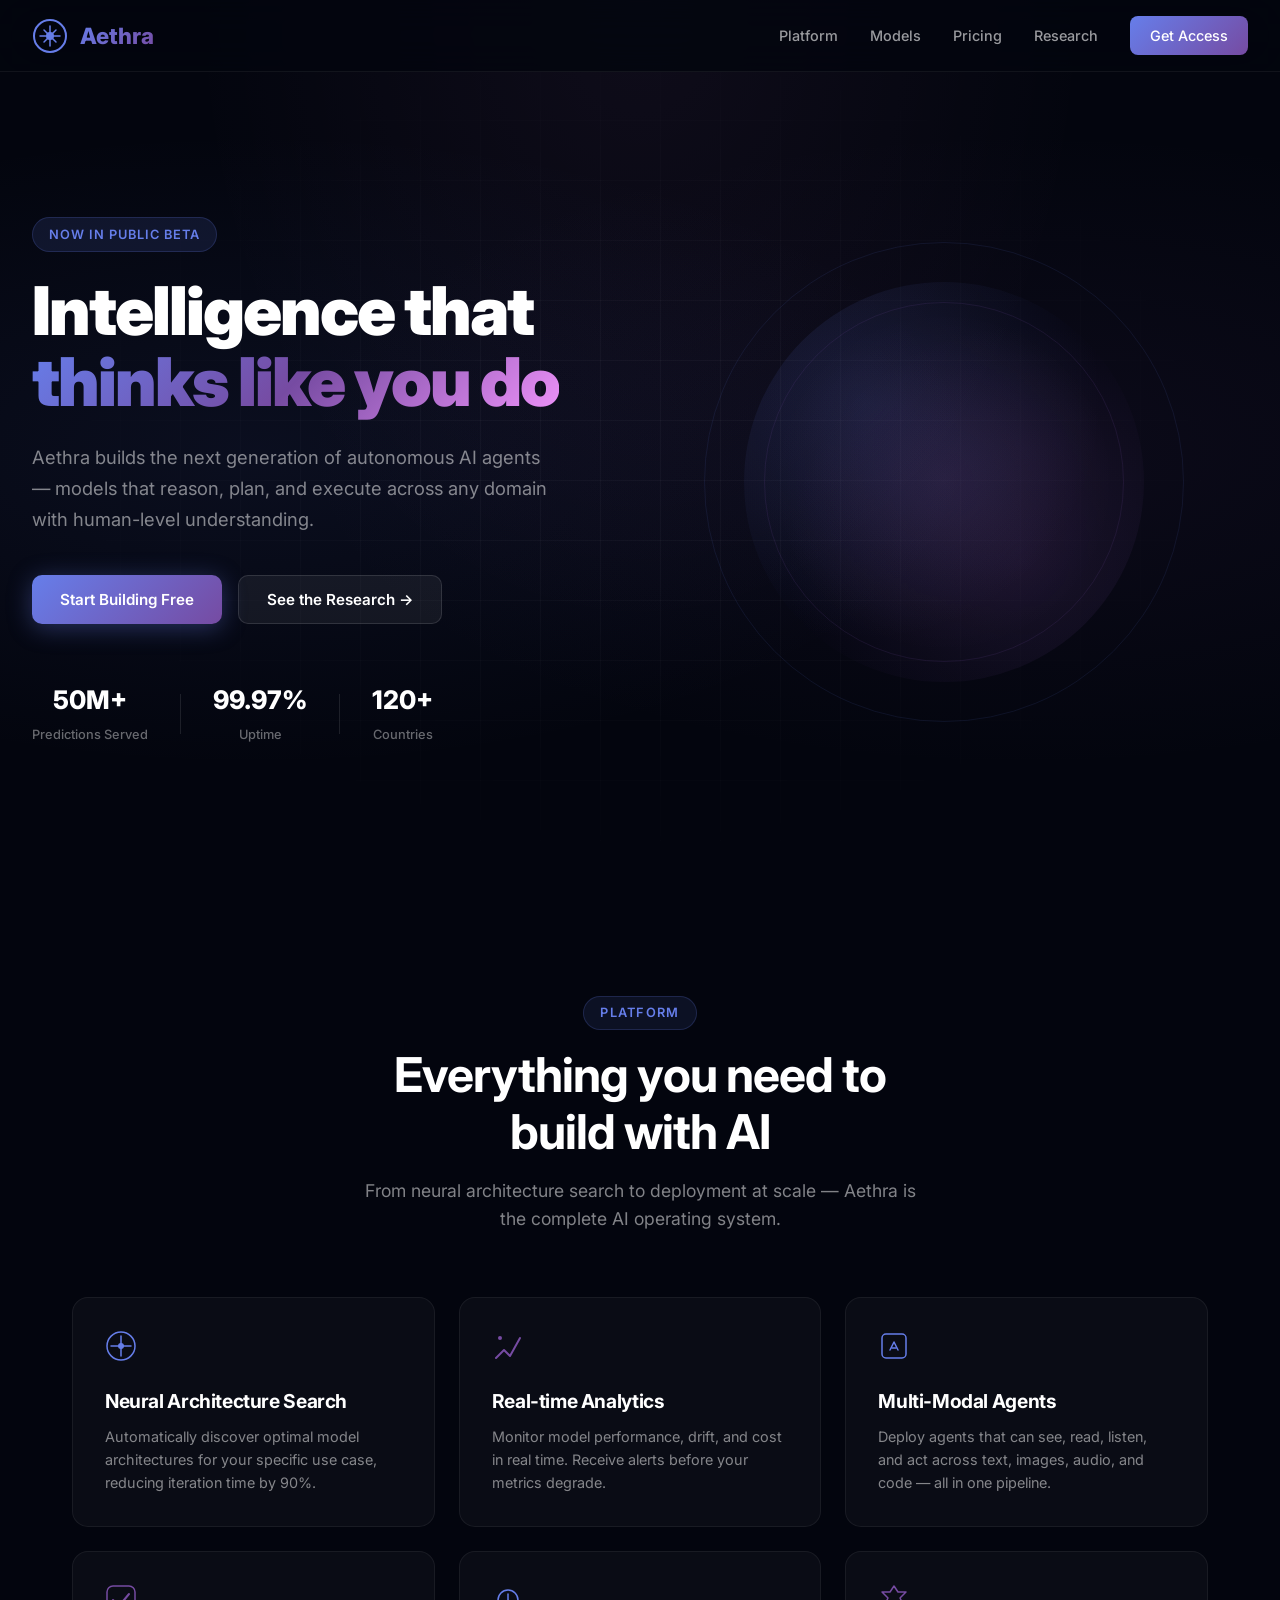
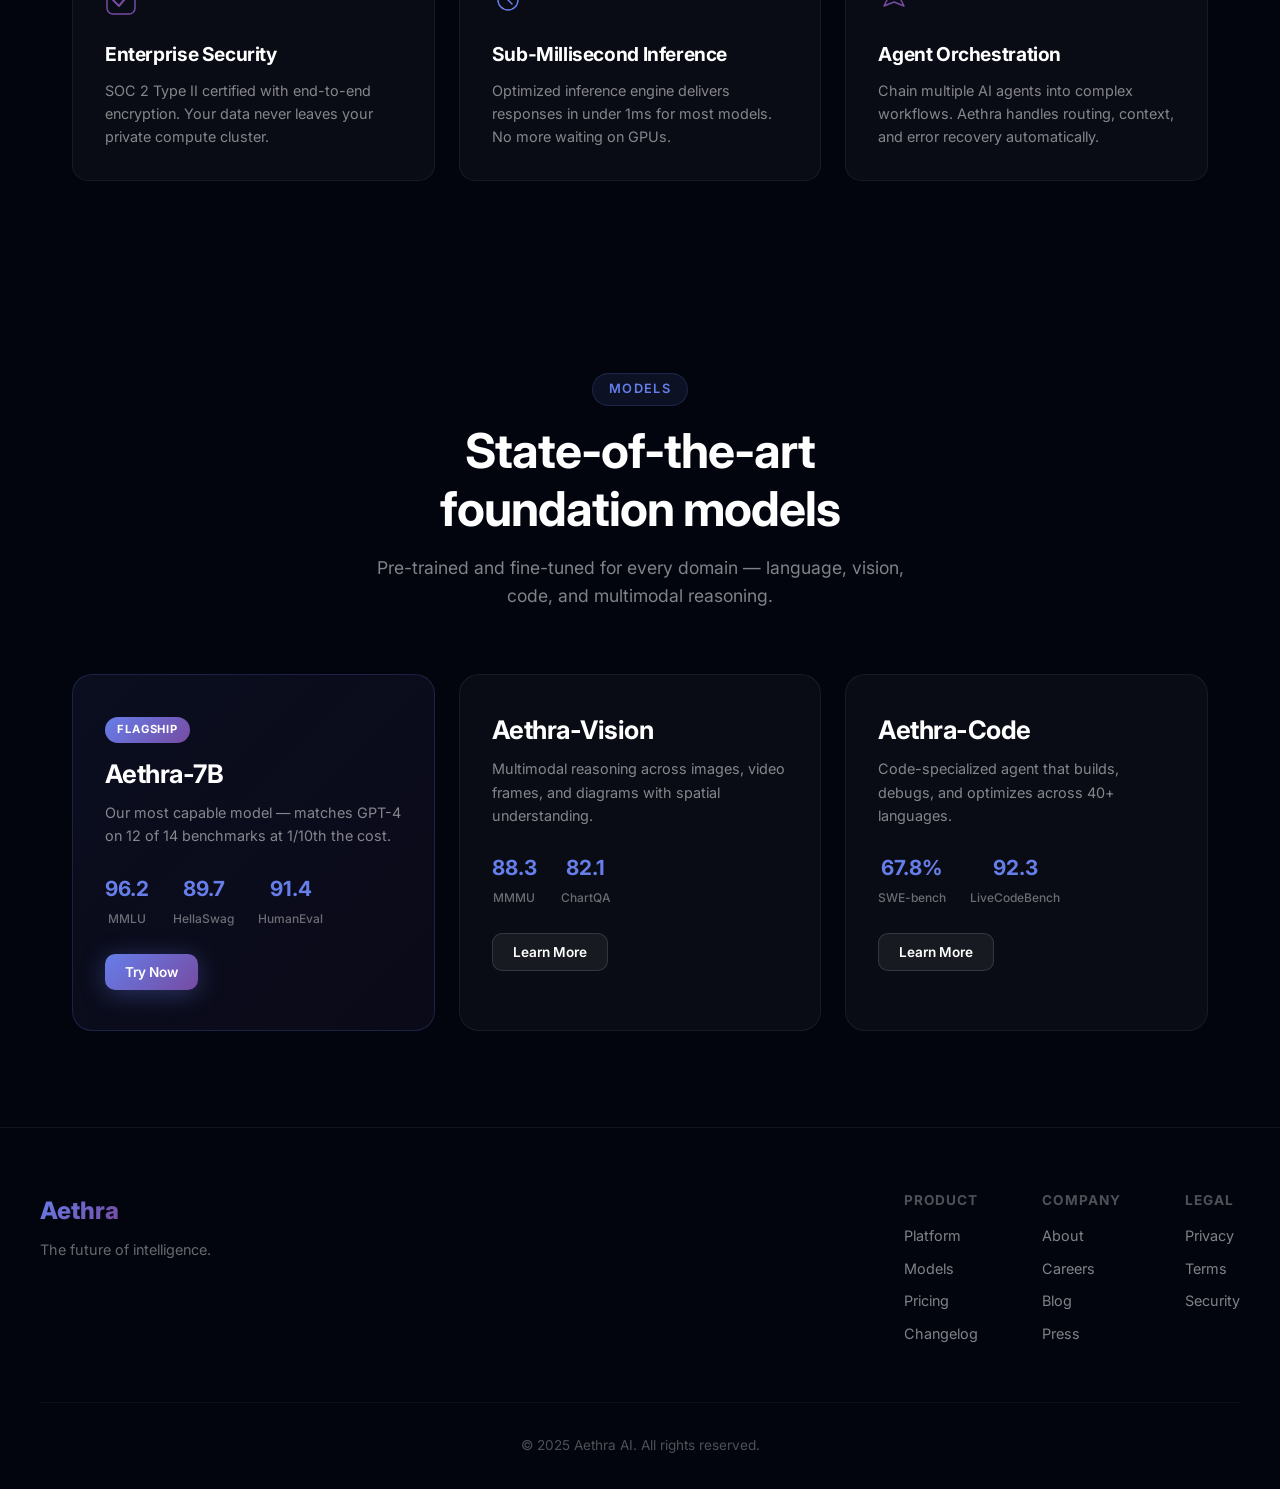
==== ai-site/index.html @ bbac86f0 "Add clean Aethra AI landing page (no inner egg) for the panel split reveal" ====
<!DOCTYPE html>
<html lang="en">
<head>
    <meta charset="UTF-8">
    <meta name="viewport" content="width=device-width, initial-scale=1.0">
    <title>Aethra AI — The Future of Intelligence</title>
    <link rel="preconnect" href="https://fonts.googleapis.com">
    <link href="https://fonts.googleapis.com/css2?family=Inter:wght@300;400;500;600;700;800;900&family=JetBrains+Mono:wght@400;500;700&display=swap" rel="stylesheet">
    <link rel="stylesheet" href="css/style.css">
</head>
<body>

<!-- MAIN SITE WRAPPER -->
<div id="mainSite" class="site-wrapper">

    <!-- NAVBAR -->
    <nav class="navbar">
        <div class="nav-inner">
            <div class="nav-brand">
                <svg class="nav-logo" width="36" height="36" viewBox="0 0 36 36" fill="none">
                    <circle cx="18" cy="18" r="16" stroke="url(#logoGrad)" stroke-width="2"/>
                    <path d="M18 8L18 28M8 18L28 18M12 12L24 24M24 12L12 24" stroke="url(#logoGrad)" stroke-width="1.5" stroke-linecap="round"/>
                    <circle cx="18" cy="18" r="4" fill="url(#logoGrad)"/>
                    <defs>
                        <linearGradient id="logoGrad" x1="0" y1="0" x2="36" y2="36">
                            <stop offset="0%" stop-color="#667eea"/>
                            <stop offset="100%" stop-color="#764ba2"/>
                        </linearGradient>
                    </defs>
                </svg>
                <span class="nav-brand-text">Aethra</span>
            </div>
            <div class="nav-links">
                <a href="#features">Platform</a>
                <a href="#models">Models</a>
                <a href="#pricing">Pricing</a>
                <a href="#research">Research</a>
                <a href="#contact" class="nav-cta">Get Access</a>
            </div>
        </div>
    </nav>

    <!-- HERO -->
    <section class="hero">
        <div class="hero-bg"></div>
        <div class="hero-grid"></div>
        <div class="hero-content">
            <div class="hero-badge">Now in Public Beta</div>
            <h1 class="hero-title">
                Intelligence that<br>
                <span class="gradient-text">thinks like you do</span>
            </h1>
            <p class="hero-subtitle">
                Aethra builds the next generation of autonomous AI agents — models that reason, plan, and execute across any domain with human-level understanding.
            </p>
            <div class="hero-actions">
                <button class="btn btn-primary">Start Building Free</button>
                <button class="btn btn-secondary">See the Research →</button>
            </div>
            <div class="hero-stats">
                <div class="hero-stat">
                    <span class="hero-stat-value">50M+</span>
                    <span class="hero-stat-label">Predictions Served</span>
                </div>
                <div class="hero-stat-divider"></div>
                <div class="hero-stat">
                    <span class="hero-stat-value">99.97%</span>
                    <span class="hero-stat-label">Uptime</span>
                </div>
                <div class="hero-stat-divider"></div>
                <div class="hero-stat">
                    <span class="hero-stat-value">120+</span>
                    <span class="hero-stat-label">Countries</span>
                </div>
            </div>
        </div>
        <div class="hero-visual">
            <div class="neural-sphere"></div>
        </div>
    </section>

    <!-- FEATURES -->
    <section id="features" class="features">
        <div class="section-header">
            <span class="section-label">Platform</span>
            <h2>Everything you need to<br>build with AI</h2>
            <p class="section-desc">From neural architecture search to deployment at scale — Aethra is the complete AI operating system.</p>
        </div>
        <div class="features-grid">
            <div class="feature-card">
                <div class="feature-icon">
                    <svg width="32" height="32" viewBox="0 0 32 32" fill="none">
                        <circle cx="16" cy="16" r="14" stroke="#667eea" stroke-width="1.5"/>
                        <path d="M16 6L16 26M6 16L26 16" stroke="#667eea" stroke-width="1.5" stroke-linecap="round"/>
                        <circle cx="16" cy="16" r="3" fill="#667eea"/>
                    </svg>
                </div>
                <h3>Neural Architecture Search</h3>
                <p>Automatically discover optimal model architectures for your specific use case, reducing iteration time by 90%.</p>
            </div>
            <div class="feature-card">
                <div class="feature-icon">
                    <svg width="32" height="32" viewBox="0 0 32 32" fill="none">
                        <path d="M4 28L12 20L18 26L28 8" stroke="#764ba2" stroke-width="2" stroke-linecap="round" stroke-linejoin="round"/>
                        <circle cx="8" cy="8" r="2" fill="#764ba2"/>
                    </svg>
                </div>
                <h3>Real-time Analytics</h3>
                <p>Monitor model performance, drift, and cost in real time. Receive alerts before your metrics degrade.</p>
            </div>
            <div class="feature-card">
                <div class="feature-icon">
                    <svg width="32" height="32" viewBox="0 0 32 32" fill="none">
                        <rect x="4" y="4" width="24" height="24" rx="4" stroke="#667eea" stroke-width="1.5"/>
                        <path d="M12 20L16 12L20 20" stroke="#667eea" stroke-width="1.5" stroke-linecap="round" stroke-linejoin="round"/>
                        <path d="M14 18L18 18" stroke="#667eea" stroke-width="1.5" stroke-linecap="round"/>
                    </svg>
                </div>
                <h3>Multi-Modal Agents</h3>
                <p>Deploy agents that can see, read, listen, and act across text, images, audio, and code — all in one pipeline.</p>
            </div>
            <div class="feature-card">
                <div class="feature-icon">
                    <svg width="32" height="32" viewBox="0 0 32 32" fill="none">
                        <path d="M8 16L14 22L24 10" stroke="#764ba2" stroke-width="2" stroke-linecap="round" stroke-linejoin="round"/>
                        <rect x="2" y="2" width="28" height="28" rx="6" stroke="#764ba2" stroke-width="1.5"/>
                    </svg>
                </div>
                <h3>Enterprise Security</h3>
                <p>SOC 2 Type II certified with end-to-end encryption. Your data never leaves your private compute cluster.</p>
            </div>
            <div class="feature-card">
                <div class="feature-icon">
                    <svg width="32" height="32" viewBox="0 0 32 32" fill="none">
                        <circle cx="16" cy="16" r="10" stroke="#667eea" stroke-width="1.5"/>
                        <path d="M16 10V16L20 20" stroke="#667eea" stroke-width="1.5" stroke-linecap="round"/>
                    </svg>
                </div>
                <h3>Sub-Millisecond Inference</h3>
                <p>Optimized inference engine delivers responses in under 1ms for most models. No more waiting on GPUs.</p>
            </div>
            <div class="feature-card">
                <div class="feature-icon">
                    <svg width="32" height="32" viewBox="0 0 32 32" fill="none">
                        <path d="M16 2L20 8H28L22 14L26 22L16 18L6 22L10 14L4 8H12L16 2Z" stroke="#764ba2" stroke-width="1.5" stroke-linejoin="round"/>
                    </svg>
                </div>
                <h3>Agent Orchestration</h3>
                <p>Chain multiple AI agents into complex workflows. Aethra handles routing, context, and error recovery automatically.</p>
            </div>
        </div>
    </section>

    <!-- MODELS SHOWCASE -->
    <section id="models" class="models-section">
        <div class="section-header">
            <span class="section-label">Models</span>
            <h2>State-of-the-art<br>foundation models</h2>
            <p class="section-desc">Pre-trained and fine-tuned for every domain — language, vision, code, and multimodal reasoning.</p>
        </div>
        <div class="model-showcase">
            <div class="model-card featured">
                <div class="model-card-badge">FLAGSHIP</div>
                <h3>Aethra-7B</h3>
                <p class="model-desc">Our most capable model — matches GPT-4 on 12 of 14 benchmarks at 1/10th the cost.</p>
                <div class="model-metrics">
                    <div class="model-metric">
                        <span class="metric-val">96.2</span>
                        <span class="metric-lbl">MMLU</span>
                    </div>
                    <div class="model-metric">
                        <span class="metric-val">89.7</span>
                        <span class="metric-lbl">HellaSwag</span>
                    </div>
                    <div class="model-metric">
                        <span class="metric-val">91.4</span>
                        <span class="metric-lbl">HumanEval</span>
                    </div>
                </div>
                <button class="btn btn-primary btn-sm">Try Now</button>
            </div>
            <div class="model-card">
                <h3>Aethra-Vision</h3>
                <p class="model-desc">Multimodal reasoning across images, video frames, and diagrams with spatial understanding.</p>
                <div class="model-metrics">
                    <div class="model-metric">
                        <span class="metric-val">88.3</span>
                        <span class="metric-lbl">MMMU</span>
                    </div>
                    <div class="model-metric">
                        <span class="metric-val">82.1</span>
                        <span class="metric-lbl">ChartQA</span>
                    </div>
                </div>
                <button class="btn btn-secondary btn-sm">Learn More</button>
            </div>
            <div class="model-card">
                <h3>Aethra-Code</h3>
                <p class="model-desc">Code-specialized agent that builds, debugs, and optimizes across 40+ languages.</p>
                <div class="model-metrics">
                    <div class="model-metric">
                        <span class="metric-val">67.8%</span>
                        <span class="metric-lbl">SWE-bench</span>
                    </div>
                    <div class="model-metric">
                        <span class="metric-val">92.3</span>
                        <span class="metric-lbl">LiveCodeBench</span>
                    </div>
                </div>
                <button class="btn btn-secondary btn-sm">Learn More</button>
            </div>
        </div>
    </section>

    <!-- FOOTER -->
    <footer class="footer">
        <div class="footer-inner">
            <div class="footer-brand">
                <span class="footer-brand-text">Aethra</span>
                <p class="footer-tagline">The future of intelligence.</p>
            </div>
            <div class="footer-links">
                <div class="footer-col">
                    <h4>Product</h4>
                    <a href="#">Platform</a>
                    <a href="#">Models</a>
                    <a href="#">Pricing</a>
                    <a href="#">Changelog</a>
                </div>
                <div class="footer-col">
                    <h4>Company</h4>
                    <a href="#">About</a>
                    <a href="#">Careers</a>
                    <a href="#">Blog</a>
                    <a href="#">Press</a>
                </div>
                <div class="footer-col">
                    <h4>Legal</h4>
                    <a href="#">Privacy</a>
                    <a href="#">Terms</a>
                    <a href="#">Security</a>
                </div>
            </div>
        </div>
        <div class="footer-bottom">
            <p>&copy; 2025 Aethra AI. All rights reserved.</p>
        </div>
    </footer>

</div>

<script src="js/main.js"></script>
</body>
</html>
---- ai-site/css/style.css ----
/* ============================================
   Aethra AI — Main Stylesheet
   ============================================ */

/* --- Reset & Base --- */
*, *::before, *::after {
    margin: 0;
    padding: 0;
    box-sizing: border-box;
}

html {
    scroll-behavior: smooth;
}

body {
    font-family: 'Inter', -apple-system, BlinkMacSystemFont, 'Segoe UI', sans-serif;
    background: #03050e;
    color: #ffffff;
    line-height: 1.6;
    overflow-x: hidden;
    -webkit-font-smoothing: antialiased;
}

/* --- Layout --- */
.site-wrapper {
    position: relative;
    z-index: 1;
    transition: transform 0.9s cubic-bezier(0.65, 0, 0.35, 1), opacity 0.9s cubic-bezier(0.65, 0, 0.35, 1);
    transform-origin: center center;
}

/* --- Typography --- */
h1, h2, h3, h4 {
    line-height: 1.2;
    font-weight: 700;
    letter-spacing: -0.02em;
}

.gradient-text {
    background: linear-gradient(135deg, #667eea 0%, #764ba2 50%, #f093fb 100%);
    -webkit-background-clip: text;
    -webkit-text-fill-color: transparent;
    background-clip: text;
}

.section-header {
    text-align: center;
    margin-bottom: 4rem;
}

.section-label {
    display: inline-block;
    padding: 0.35rem 1rem;
    border-radius: 100px;
    background: rgba(102, 126, 234, 0.1);
    border: 1px solid rgba(102, 126, 234, 0.2);
    color: #667eea;
    font-size: 0.8rem;
    font-weight: 600;
    text-transform: uppercase;
    letter-spacing: 0.1em;
    margin-bottom: 1rem;
}

.section-header h2 {
    font-size: 3rem;
    margin-bottom: 1rem;
}

.section-desc {
    max-width: 560px;
    margin: 0 auto;
    color: rgba(255, 255, 255, 0.5);
    font-size: 1.1rem;
}

/* --- Buttons --- */
.btn {
    display: inline-flex;
    align-items: center;
    gap: 0.5rem;
    padding: 0.875rem 1.75rem;
    border-radius: 10px;
    font-size: 0.95rem;
    font-weight: 600;
    cursor: pointer;
    transition: all 0.3s ease;
    border: none;
    font-family: inherit;
}

.btn-primary {
    background: linear-gradient(135deg, #667eea 0%, #764ba2 100%);
    color: white;
    box-shadow: 0 4px 24px rgba(102, 126, 234, 0.35);
}

.btn-primary:hover {
    transform: translateY(-2px);
    box-shadow: 0 8px 32px rgba(102, 126, 234, 0.45);
}

.btn-secondary {
    background: rgba(255, 255, 255, 0.06);
    color: white;
    border: 1px solid rgba(255, 255, 255, 0.12);
}

.btn-secondary:hover {
    background: rgba(255, 255, 255, 0.1);
    border-color: rgba(255, 255, 255, 0.25);
}

.btn-sm {
    padding: 0.6rem 1.25rem;
    font-size: 0.85rem;
}

/* --- Navbar --- */
.navbar {
    position: fixed;
    top: 0;
    left: 0;
    right: 0;
    z-index: 100;
    padding: 1rem 2rem;
    background: rgba(3, 5, 14, 0.8);
    backdrop-filter: blur(24px);
    -webkit-backdrop-filter: blur(24px);
    border-bottom: 1px solid rgba(255, 255, 255, 0.06);
}

.nav-inner {
    max-width: 1300px;
    margin: 0 auto;
    display: flex;
    justify-content: space-between;
    align-items: center;
}

.nav-brand {
    display: flex;
    align-items: center;
    gap: 0.75rem;
}

.nav-brand-text {
    font-size: 1.4rem;
    font-weight: 800;
    background: linear-gradient(135deg, #667eea 0%, #764ba2 100%);
    -webkit-background-clip: text;
    -webkit-text-fill-color: transparent;
}

.nav-links {
    display: flex;
    align-items: center;
    gap: 2rem;
}

.nav-links a {
    color: rgba(255, 255, 255, 0.6);
    text-decoration: none;
    font-size: 0.9rem;
    font-weight: 500;
    transition: color 0.3s;
}

.nav-links a:hover {
    color: #ffffff;
}

.nav-cta {
    background: linear-gradient(135deg, #667eea 0%, #764ba2 100%) !important;
    color: white !important;
    padding: 0.5rem 1.25rem;
    border-radius: 8px;
    font-weight: 600;
}

/* --- Hero --- */
.hero {
    min-height: 100vh;
    display: flex;
    align-items: center;
    padding: 8rem 2rem 4rem;
    position: relative;
    overflow: hidden;
}

.hero-bg {
    position: absolute;
    inset: 0;
    background:
        radial-gradient(ellipse at 20% 50%, rgba(102, 126, 234, 0.08) 0%, transparent 50%),
        radial-gradient(ellipse at 80% 50%, rgba(118, 75, 162, 0.08) 0%, transparent 50%),
        radial-gradient(ellipse at 50% 0%, rgba(240, 147, 251, 0.05) 0%, transparent 50%);
    pointer-events: none;
}

.hero-grid {
    position: absolute;
    inset: 0;
    background-image:
        linear-gradient(rgba(255,255,255,0.03) 1px, transparent 1px),
        linear-gradient(90deg, rgba(255,255,255,0.03) 1px, transparent 1px);
    background-size: 60px 60px;
    mask-image: radial-gradient(ellipse at 50% 50%, black 20%, transparent 70%);
    -webkit-mask-image: radial-gradient(ellipse at 50% 50%, black 20%, transparent 70%);
    pointer-events: none;
}

.hero-content {
    flex: 1;
    max-width: 660px;
    position: relative;
    z-index: 2;
}

.hero-badge {
    display: inline-block;
    padding: 0.4rem 1rem;
    border-radius: 100px;
    background: rgba(102, 126, 234, 0.12);
    border: 1px solid rgba(102, 126, 234, 0.2);
    color: #667eea;
    font-size: 0.8rem;
    font-weight: 600;
    text-transform: uppercase;
    letter-spacing: 0.08em;
    margin-bottom: 1.5rem;
}

.hero-title {
    font-size: 4.2rem;
    font-weight: 900;
    letter-spacing: -0.03em;
    line-height: 1.05;
    margin-bottom: 1.5rem;
}

.hero-subtitle {
    font-size: 1.15rem;
    color: rgba(255, 255, 255, 0.5);
    max-width: 520px;
    margin-bottom: 2.5rem;
    line-height: 1.7;
}

.hero-actions {
    display: flex;
    gap: 1rem;
    margin-bottom: 3.5rem;
}

.hero-stats {
    display: flex;
    align-items: center;
    gap: 2rem;
}

.hero-stat {
    text-align: center;
}

.hero-stat-value {
    display: block;
    font-size: 1.6rem;
    font-weight: 800;
    color: #ffffff;
}

.hero-stat-label {
    color: rgba(255, 255, 255, 0.4);
    font-size: 0.8rem;
    font-weight: 500;
}

.hero-stat-divider {
    width: 1px;
    height: 40px;
    background: rgba(255, 255, 255, 0.1);
}

.hero-visual {
    flex: 1;
    display: flex;
    align-items: center;
    justify-content: center;
    position: relative;
    z-index: 2;
}

.neural-sphere {
    width: 400px;
    height: 400px;
    border-radius: 50%;
    background:
        radial-gradient(circle at 30% 30%, rgba(102, 126, 234, 0.15), transparent 60%),
        radial-gradient(circle at 70% 70%, rgba(118, 75, 162, 0.15), transparent 60%),
        radial-gradient(circle at 50% 50%, rgba(240, 147, 251, 0.08), transparent 60%);
    position: relative;
    animation: spherePulse 4s ease-in-out infinite;
}

.neural-sphere::before {
    content: '';
    position: absolute;
    inset: -40px;
    border-radius: 50%;
    border: 1px solid rgba(102, 126, 234, 0.1);
    animation: sphereRotate 8s linear infinite;
}

.neural-sphere::after {
    content: '';
    position: absolute;
    inset: 20px;
    border-radius: 50%;
    border: 1px solid rgba(118, 75, 162, 0.15);
    animation: sphereRotate 6s linear infinite reverse;
}

@keyframes spherePulse {
    0%, 100% { transform: scale(1); opacity: 1; }
    50% { transform: scale(1.05); opacity: 0.9; }
}

@keyframes sphereRotate {
    from { transform: rotate(0deg); }
    to { transform: rotate(360deg); }
}

/* --- Features --- */
.features {
    padding: 6rem 2rem;
    max-width: 1200px;
    margin: 0 auto;
}

.features-grid {
    display: grid;
    grid-template-columns: repeat(3, 1fr);
    gap: 1.5rem;
}

.feature-card {
    background: rgba(255, 255, 255, 0.03);
    border: 1px solid rgba(255, 255, 255, 0.06);
    border-radius: 16px;
    padding: 2rem;
    transition: all 0.4s ease;
    cursor: default;
}

.feature-card:hover {
    background: rgba(255, 255, 255, 0.06);
    border-color: rgba(102, 126, 234, 0.2);
    transform: translateY(-4px);
    box-shadow: 0 16px 48px rgba(0, 0, 0, 0.3);
}

.feature-icon {
    margin-bottom: 1.25rem;
}

.feature-card h3 {
    font-size: 1.2rem;
    margin-bottom: 0.75rem;
    color: #ffffff;
}

.feature-card p {
    color: rgba(255, 255, 255, 0.5);
    font-size: 0.9rem;
    line-height: 1.6;
}

/* --- Models Section --- */
.models-section {
    padding: 6rem 2rem;
    max-width: 1200px;
    margin: 0 auto;
}

.model-showcase {
    display: grid;
    grid-template-columns: repeat(3, 1fr);
    gap: 1.5rem;
}

.model-card {
    background: rgba(255, 255, 255, 0.03);
    border: 1px solid rgba(255, 255, 255, 0.06);
    border-radius: 20px;
    padding: 2.5rem 2rem;
    transition: all 0.4s ease;
    position: relative;
}

.model-card.featured {
    background: linear-gradient(135deg, rgba(102, 126, 234, 0.08), rgba(118, 75, 162, 0.08));
    border-color: rgba(102, 126, 234, 0.2);
}

.model-card:hover {
    transform: translateY(-4px);
    box-shadow: 0 16px 48px rgba(0, 0, 0, 0.3);
}

.model-card-badge {
    display: inline-block;
    padding: 0.25rem 0.75rem;
    border-radius: 100px;
    background: linear-gradient(135deg, #667eea, #764ba2);
    color: white;
    font-size: 0.7rem;
    font-weight: 700;
    text-transform: uppercase;
    letter-spacing: 0.08em;
    margin-bottom: 1rem;
}

.model-card h3 {
    font-size: 1.6rem;
    margin-bottom: 0.75rem;
}

.model-desc {
    color: rgba(255, 255, 255, 0.5);
    font-size: 0.9rem;
    margin-bottom: 1.5rem;
    line-height: 1.6;
}

.model-metrics {
    display: flex;
    gap: 1.5rem;
    margin-bottom: 1.5rem;
}

.model-metric {
    text-align: center;
}

.metric-val {
    display: block;
    font-size: 1.3rem;
    font-weight: 700;
    color: #667eea;
}

.metric-lbl {
    color: rgba(255, 255, 255, 0.4);
    font-size: 0.75rem;
    font-weight: 500;
}

/* --- Footer --- */
.footer {
    border-top: 1px solid rgba(255, 255, 255, 0.06);
    padding: 4rem 2rem 2rem;
}

.footer-inner {
    max-width: 1200px;
    margin: 0 auto;
    display: flex;
    justify-content: space-between;
    gap: 4rem;
    margin-bottom: 3rem;
}

.footer-brand-text {
    font-size: 1.5rem;
    font-weight: 800;
    background: linear-gradient(135deg, #667eea, #764ba2);
    -webkit-background-clip: text;
    -webkit-text-fill-color: transparent;
}

.footer-tagline {
    color: rgba(255, 255, 255, 0.4);
    font-size: 0.9rem;
    margin-top: 0.5rem;
}

.footer-links {
    display: flex;
    gap: 4rem;
}

.footer-col h4 {
    font-size: 0.85rem;
    text-transform: uppercase;
    letter-spacing: 0.08em;
    color: rgba(255, 255, 255, 0.3);
    margin-bottom: 1rem;
}

.footer-col a {
    display: block;
    color: rgba(255, 255, 255, 0.5);
    text-decoration: none;
    font-size: 0.9rem;
    margin-bottom: 0.6rem;
    transition: color 0.3s;
}

.footer-col a:hover {
    color: #ffffff;
}

.footer-bottom {
    max-width: 1200px;
    margin: 0 auto;
    padding-top: 2rem;
    border-top: 1px solid rgba(255, 255, 255, 0.04);
    text-align: center;
    color: rgba(255, 255, 255, 0.3);
    font-size: 0.85rem;
}

/* --- Responsive --- */
@media (max-width: 900px) {
    .hero-title { font-size: 2.8rem; }
    .hero { flex-direction: column; text-align: center; }
    .hero-content { max-width: 100%; }
    .hero-subtitle { max-width: 100%; }
    .hero-actions { justify-content: center; }
    .hero-stats { justify-content: center; }
    .hero-visual { display: none; }
    .features-grid { grid-template-columns: 1fr; }
    .model-showcase { grid-template-columns: 1fr; }
    .footer-inner { flex-direction: column; gap: 2rem; }
    .footer-links { flex-wrap: wrap; gap: 2rem; }
    .section-header h2 { font-size: 2rem; }
}

@media (max-width: 1200px) and (min-width: 901px) {
    .features-grid { grid-template-columns: repeat(2, 1fr); }
    .model-showcase { grid-template-columns: repeat(2, 1fr); }
}
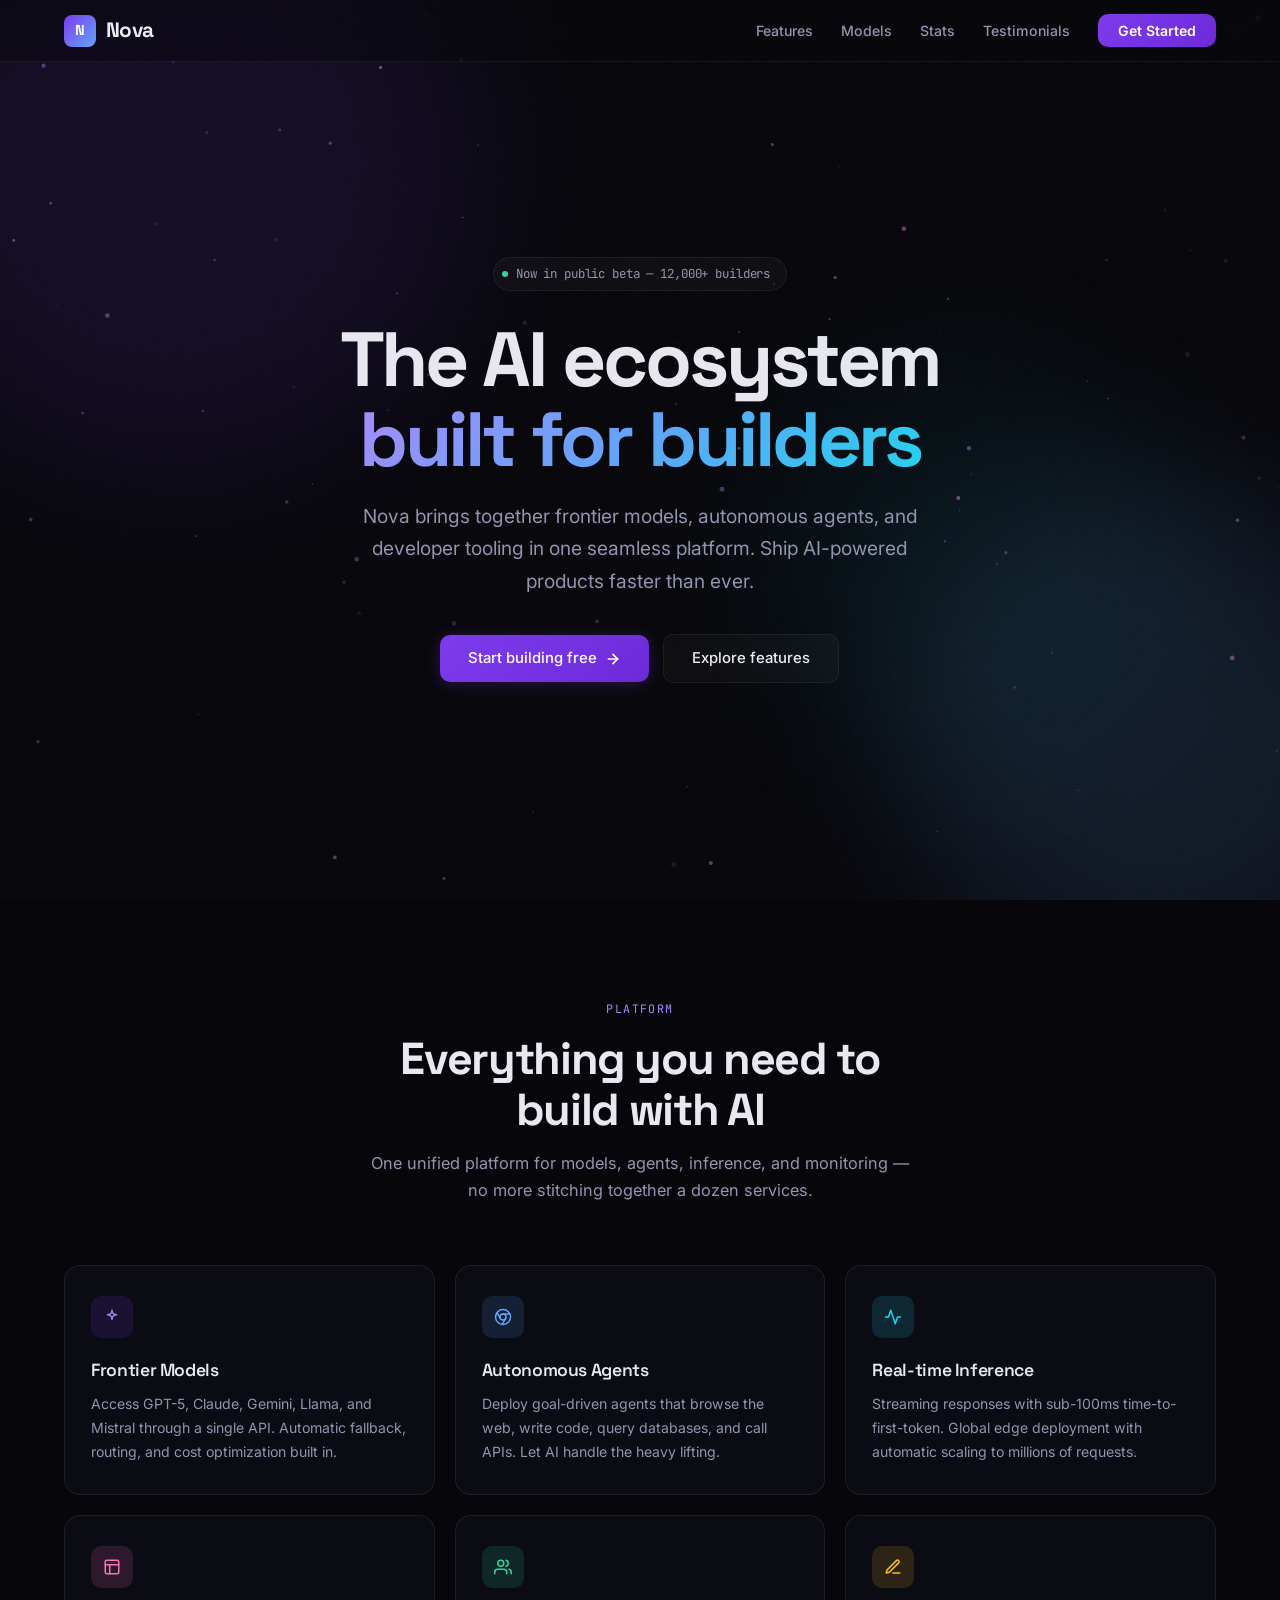
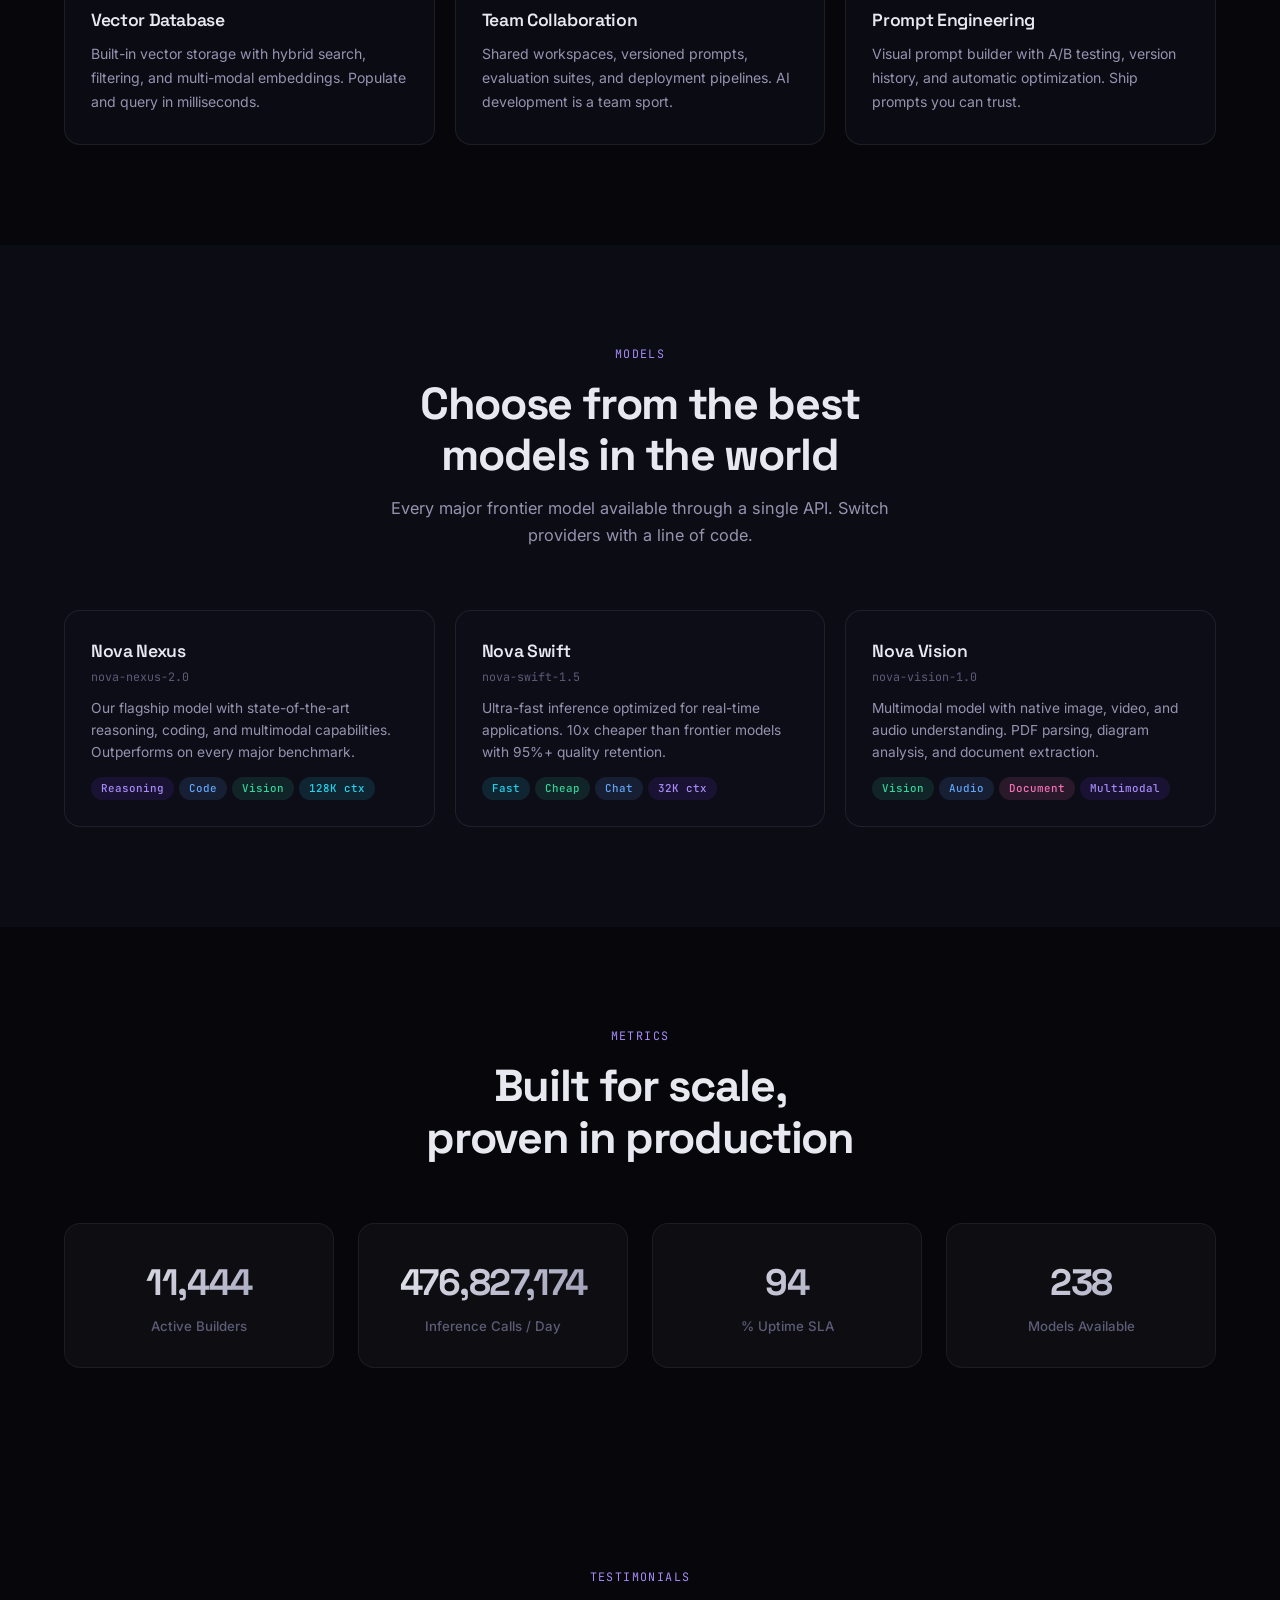
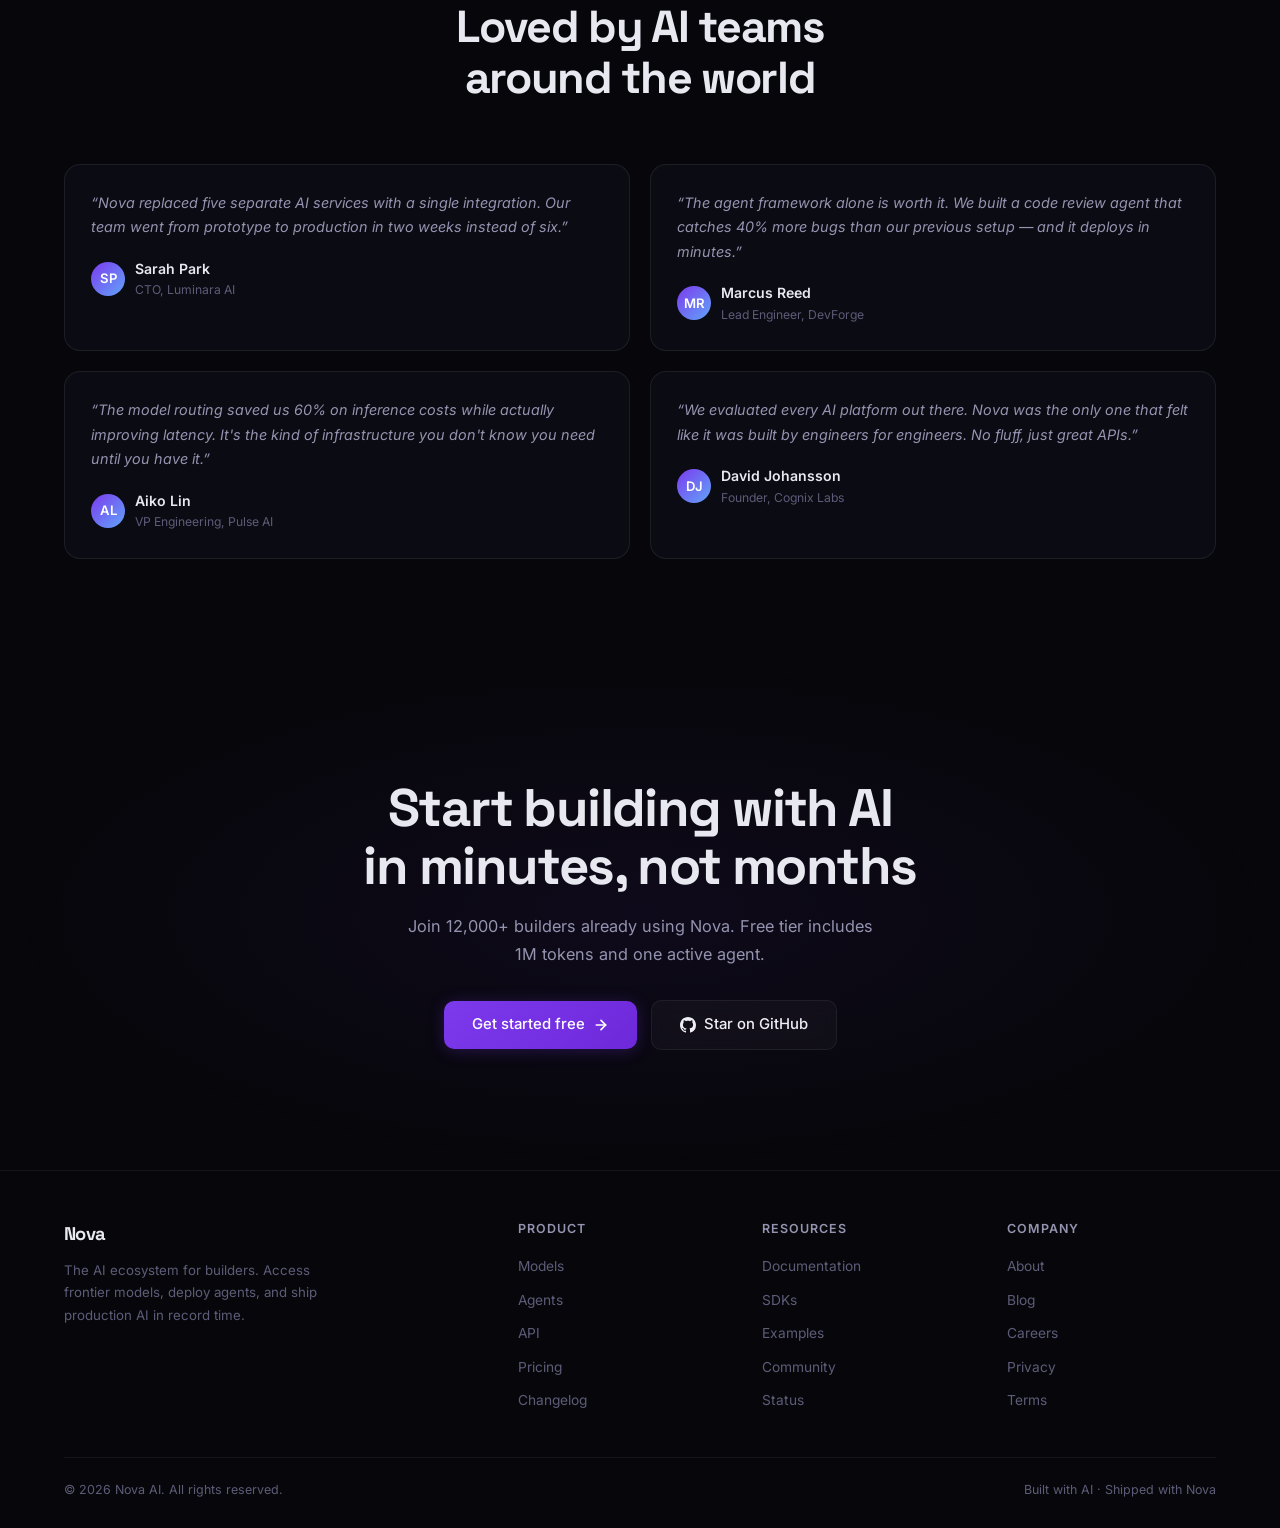
==== commit 01574a0c: "Nova AI site: full self-contained landing page with particle canvas, glassmorphism, animated counter" ====
--- a/ai-site/index.html
+++ b/ai-site/index.html
@@ -1,254 +1,597 @@
 <!DOCTYPE html>
 <html lang="en">
 <head>
-    <meta charset="UTF-8">
-    <meta name="viewport" content="width=device-width, initial-scale=1.0">
-    <title>Aethra AI — The Future of Intelligence</title>
-    <link rel="preconnect" href="https://fonts.googleapis.com">
-    <link href="https://fonts.googleapis.com/css2?family=Inter:wght@300;400;500;600;700;800;900&family=JetBrains+Mono:wght@400;500;700&display=swap" rel="stylesheet">
-    <link rel="stylesheet" href="css/style.css">
+<meta charset="UTF-8">
+<meta name="viewport" content="width=device-width, initial-scale=1.0">
+<title>Nova AI — The Intelligence Platform</title>
+<link href="https://fonts.googleapis.com/css2?family=Inter:wght@300;400;500;600;700&family=JetBrains+Mono:wght@400;500&family=Space+Grotesk:wght@400;500;600;700&display=swap" rel="stylesheet">
+<style>
+/* === RESET & BASE === */
+*,*::before,*::after{margin:0;padding:0;box-sizing:border-box}
+html{scroll-behavior:smooth}
+body{
+  font-family:'Inter',system-ui,-apple-system,sans-serif;
+  background:#07070b;color:#e8e8f0;
+  line-height:1.6;overflow-x:hidden;
+  -webkit-font-smoothing:antialiased
+}
+
+/* === CSS VARS === */
+:root{
+  --bg-deep:#07070b;
+  --bg-surface:#0c0c14;
+  --bg-card:rgba(15,15,28,0.55);
+  --bg-glass:rgba(255,255,255,0.03);
+  --bg-glass-hover:rgba(255,255,255,0.06);
+  --border-subtle:rgba(255,255,255,0.06);
+  --border-card:rgba(255,255,255,0.08);
+  --border-accent:rgba(139,92,246,0.3);
+  --text-primary:#eeeef5;
+  --text-secondary:#9494b0;
+  --text-tertiary:#5c5c78;
+  --accent-violet:#7c3aed;
+  --accent-purple:#a78bfa;
+  --accent-blue:#60a5fa;
+  --accent-cyan:#22d3ee;
+  --accent-pink:#f472b6;
+  --accent-emerald:#34d399;
+  --glow-violet:rgba(124,58,237,0.25);
+  --glow-purple:rgba(167,139,250,0.15);
+  --glow-blue:rgba(96,165,250,0.12);
+  --radius-sm:6px;
+  --radius-md:10px;
+  --radius-lg:16px;
+  --radius-xl:24px;
+  --ease-out:cubic-bezier(.22,1,.36,1);
+  --ease-in-out:cubic-bezier(.65,0,.35,1);
+}
+
+/* === NOISE OVERLAY === */
+body::after{
+  content:'';position:fixed;inset:0;pointer-events:none;z-index:9999;
+  opacity:0.03;
+  background-image:url("data:image/svg+xml,%3Csvg viewBox='0 0 256 256' xmlns='http://www.w3.org/2000/svg'%3E%3Cfilter id='n'%3E%3CfeTurbulence type='fractalNoise' baseFrequency='0.9' numOctaves='4' stitchTiles='stitch'/%3E%3C/filter%3E%3Crect width='100%25' height='100%25' filter='url(%23n)'/%3E%3C/svg%3E");
+  background-repeat:repeat;background-size:256px 256px;
+}
+
+/* === AMBIENT ORBS === */
+#orbs{position:fixed;inset:0;z-index:-1;overflow:hidden;pointer-events:none}
+.orb{
+  position:absolute;border-radius:50%;filter:blur(80px);opacity:0.12;
+  animation:orb-drift linear infinite;
+}
+.orb:nth-child(1){width:600px;height:600px;background:var(--accent-violet);top:-15%;left:-10%;animation-duration:30s}
+.orb:nth-child(2){width:500px;height:500px;background:var(--accent-blue);bottom:-10%;right:-10%;animation-duration:40s;animation-direction:reverse}
+.orb:nth-child(3){width:400px;height:400px;background:var(--accent-cyan);top:40%;left:60%;animation-duration:35s;opacity:0.06}
+@keyframes orb-drift{
+  0%{transform:translate(0,0)scale(1)}
+  25%{transform:translate(60px,-40px)scale(1.1)}
+  50%{transform:translate(-30px,60px)scale(0.9)}
+  75%{transform:translate(40px,-20px)scale(1.05)}
+  100%{transform:translate(0,0)scale(1)}
+}
+
+/* === PARTICLE CANVAS === */
+#particles{position:fixed;inset:0;z-index:-1;pointer-events:none}
+
+/* === CONTAINER === */
+.container{max-width:1200px;margin:0 auto;padding:0 24px;position:relative;z-index:1}
+
+/* === NAV === */
+.nav{
+  position:fixed;top:0;left:0;right:0;z-index:100;
+  padding:14px 0;
+  background:rgba(7,7,11,0.6);backdrop-filter:blur(24px)saturate(1.4);
+  -webkit-backdrop-filter:blur(24px)saturate(1.4);
+  border-bottom:1px solid var(--border-subtle);
+}
+.nav .container{display:flex;align-items:center;justify-content:space-between}
+.nav-logo{
+  display:flex;align-items:center;gap:10px;text-decoration:none;
+  font-family:'Space Grotesk',sans-serif;font-weight:700;font-size:1.3rem;
+  color:var(--text-primary);letter-spacing:-0.03em;
+}
+.nav-logo .logo-icon{
+  width:32px;height:32px;
+  background:linear-gradient(135deg,var(--accent-violet),var(--accent-blue));
+  border-radius:8px;display:flex;align-items:center;justify-content:center;
+  font-size:0.9rem;font-weight:700;color:#fff;
+}
+.nav-links{display:flex;align-items:center;gap:28px;list-style:none}
+.nav-links a{
+  text-decoration:none;color:var(--text-secondary);font-size:0.88rem;
+  font-weight:500;transition:color .2s ease;position:relative;
+}
+.nav-links a::after{
+  content:'';position:absolute;bottom:-4px;left:0;width:0;
+  height:1.5px;background:var(--accent-purple);
+  transition:width .3s var(--ease-out);
+}
+.nav-links a:hover{color:var(--text-primary)}
+.nav-links a:hover::after{width:100%}
+.nav-cta{
+  background:linear-gradient(135deg,var(--accent-violet),#6d28d9);
+  color:#fff!important;padding:8px 20px;border-radius:var(--radius-md);
+  font-weight:600!important;transition:transform .2s ease,box-shadow .2s ease!important;
+}
+.nav-cta::after{display:none!important}
+.nav-cta:hover{transform:translateY(-1px);box-shadow:0 4px 20px var(--glow-violet)}
+.nav-toggle{display:none;background:none;border:none;color:var(--text-primary);cursor:pointer;padding:4px}
+
+/* === HERO === */
+.hero{min-height:100vh;display:flex;align-items:center;justify-content:center;padding:120px 0 80px;text-align:center}
+.hero-content{max-width:820px}
+.hero-badge{
+  display:inline-flex;align-items:center;gap:8px;
+  padding:6px 16px 6px 8px;background:var(--bg-glass);
+  border:1px solid var(--border-subtle);border-radius:100px;
+  font-size:0.78rem;color:var(--text-secondary);margin-bottom:28px;
+  font-family:'JetBrains Mono',monospace;letter-spacing:-0.01em;
+}
+.hero-badge .dot{
+  width:6px;height:6px;background:var(--accent-emerald);border-radius:50%;
+  animation:pulse-dot 2s ease-in-out infinite;
+}
+@keyframes pulse-dot{0%,100%{opacity:1}50%{opacity:0.3}}
+.hero-title{
+  font-family:'Space Grotesk',sans-serif;
+  font-size:clamp(2.6rem,7vw,4.8rem);font-weight:700;
+  line-height:1.05;letter-spacing:-0.04em;margin-bottom:20px;
+}
+.hero-title .gradient{
+  background:linear-gradient(135deg,var(--accent-purple),var(--accent-blue),var(--accent-cyan));
+  -webkit-background-clip:text;-webkit-text-fill-color:transparent;background-clip:text;
+}
+.hero-sub{
+  font-size:clamp(1rem,2vw,1.2rem);color:var(--text-secondary);
+  max-width:600px;margin:0 auto 36px;line-height:1.7;
+}
+.hero-actions{display:flex;align-items:center;justify-content:center;gap:14px;flex-wrap:wrap}
+
+/* === BUTTONS === */
+.btn{
+  display:inline-flex;align-items:center;gap:8px;
+  padding:12px 28px;border-radius:var(--radius-md);
+  font-family:'Inter',sans-serif;font-size:0.93rem;font-weight:500;
+  text-decoration:none;cursor:pointer;border:none;
+  transition:all .3s var(--ease-out);position:relative;overflow:hidden;
+}
+.btn-primary{
+  background:linear-gradient(135deg,var(--accent-violet),#6d28d9);
+  color:#fff;box-shadow:0 2px 16px var(--glow-violet);
+}
+.btn-primary:hover{transform:translateY(-2px);box-shadow:0 6px 28px var(--glow-violet)}
+.btn-secondary{
+  background:var(--bg-glass);color:var(--text-primary);
+  border:1px solid var(--border-subtle);backdrop-filter:blur(8px);
+}
+.btn-secondary:hover{background:var(--bg-glass-hover);border-color:rgba(255,255,255,0.12);transform:translateY(-2px)}
+
+/* === SECTIONS === */
+.section{padding:100px 0;position:relative;z-index:1}
+.section-header{text-align:center;margin-bottom:60px}
+.section-label{
+  font-family:'JetBrains Mono',monospace;font-size:0.73rem;
+  text-transform:uppercase;letter-spacing:0.12em;
+  color:var(--accent-purple);margin-bottom:14px;
+}
+.section-title{
+  font-family:'Space Grotesk',sans-serif;
+  font-size:clamp(1.8rem,4vw,2.8rem);font-weight:700;
+  line-height:1.15;letter-spacing:-0.03em;margin-bottom:14px;
+}
+.section-sub{
+  font-size:1.02rem;color:var(--text-secondary);
+  max-width:540px;line-height:1.7;margin:0 auto;
+}
+
+/* === FEATURES GRID === */
+.features{display:grid;grid-template-columns:repeat(3,1fr);gap:20px}
+.feature-card{
+  background:var(--bg-card);border:1px solid var(--border-card);
+  border-radius:var(--radius-lg);padding:30px 26px;
+  transition:all .3s var(--ease-out);position:relative;overflow:hidden;
+}
+.feature-card::before{
+  content:'';position:absolute;top:0;left:0;right:0;height:2px;
+  background:linear-gradient(90deg,transparent,var(--accent-violet),transparent);
+  opacity:0;transition:opacity .3s ease;
+}
+.feature-card:hover{transform:translateY(-4px);border-color:rgba(255,255,255,0.12);background:rgba(18,18,34,.65)}
+.feature-card:hover::before{opacity:1}
+.feature-icon{
+  width:42px;height:42px;border-radius:10px;display:flex;align-items:center;justify-content:center;
+  margin-bottom:18px;font-size:1.1rem;
+}
+.fi-violet{background:rgba(124,58,237,0.14);color:var(--accent-purple)}
+.fi-blue{background:rgba(96,165,250,0.14);color:var(--accent-blue)}
+.fi-cyan{background:rgba(34,211,238,0.14);color:var(--accent-cyan)}
+.fi-pink{background:rgba(244,114,182,0.14);color:var(--accent-pink)}
+.fi-emerald{background:rgba(52,211,153,0.14);color:var(--accent-emerald)}
+.fi-amber{background:rgba(251,191,36,0.14);color:#fbbf24}
+.feature-card h3{
+  font-family:'Space Grotesk',sans-serif;
+  font-size:1.1rem;font-weight:600;margin-bottom:8px;letter-spacing:-0.02em;
+}
+.feature-card p{font-size:0.88rem;color:var(--text-secondary);line-height:1.7}
+
+/* === MODELS === */
+.models-section{background:var(--bg-surface)}
+.models{display:grid;grid-template-columns:repeat(3,1fr);gap:20px}
+.model-card{
+  background:var(--bg-card);border:1px solid var(--border-card);
+  border-radius:var(--radius-lg);padding:26px;
+  transition:all .3s var(--ease-out);
+}
+.model-card:hover{transform:translateY(-3px);border-color:rgba(255,255,255,0.12)}
+.model-name{font-family:'Space Grotesk',sans-serif;font-size:1.1rem;font-weight:600;letter-spacing:-0.02em;margin-bottom:3px}
+.model-version{font-family:'JetBrains Mono',monospace;font-size:0.73rem;color:var(--text-tertiary);margin-bottom:10px}
+.model-desc{font-size:0.86rem;color:var(--text-secondary);line-height:1.6;margin-bottom:14px}
+.model-tags{display:flex;gap:5px;flex-wrap:wrap}
+.model-tag{padding:3px 10px;border-radius:100px;font-size:0.68rem;font-weight:500;font-family:'JetBrains Mono',monospace}
+.mt-violet{background:rgba(124,58,237,0.12);color:var(--accent-purple)}
+.mt-blue{background:rgba(96,165,250,0.12);color:var(--accent-blue)}
+.mt-cyan{background:rgba(34,211,238,0.12);color:var(--accent-cyan)}
+.mt-pink{background:rgba(244,114,182,0.12);color:var(--accent-pink)}
+.mt-emerald{background:rgba(52,211,153,0.12);color:var(--accent-emerald)}
+
+/* === STATS === */
+.stats{display:grid;grid-template-columns:repeat(4,1fr);gap:24px}
+.stat-card{text-align:center;padding:30px 20px;background:var(--bg-glass);border:1px solid var(--border-subtle);border-radius:var(--radius-lg);transition:all .3s var(--ease-out)}
+.stat-card:hover{background:var(--bg-glass-hover);transform:translateY(-2px)}
+.stat-num{
+  font-family:'Space Grotesk',sans-serif;font-size:2.3rem;font-weight:700;
+  letter-spacing:-0.04em;
+  background:linear-gradient(135deg,var(--text-primary),var(--text-secondary));
+  -webkit-background-clip:text;-webkit-text-fill-color:transparent;background-clip:text;
+  margin-bottom:3px;
+}
+.stat-label{font-size:0.83rem;color:var(--text-tertiary);font-weight:500}
+
+/* === TESTIMONIALS === */
+.testimonials{display:grid;grid-template-columns:repeat(2,1fr);gap:20px}
+.testimonial-card{background:var(--bg-card);border:1px solid var(--border-card);border-radius:var(--radius-lg);padding:26px}
+.testimonial-card .quote{font-size:0.9rem;color:var(--text-secondary);line-height:1.7;margin-bottom:18px;font-style:italic}
+.testimonial-card .author{display:flex;align-items:center;gap:10px}
+.testimonial-card .avatar{
+  width:34px;height:34px;border-radius:50%;
+  background:linear-gradient(135deg,var(--accent-violet),var(--accent-blue));
+  display:flex;align-items:center;justify-content:center;
+  font-size:0.82rem;font-weight:600;color:#fff;flex-shrink:0;
+}
+.testimonial-card .author-info{flex:1}
+.testimonial-card .author-name{font-size:0.88rem;font-weight:600}
+.testimonial-card .author-role{font-size:0.76rem;color:var(--text-tertiary)}
+
+/* === CTA === */
+.cta-section{text-align:center;padding:120px 0;position:relative}
+.cta-section::before{
+  content:'';position:absolute;inset:0;
+  background:radial-gradient(ellipse at center,rgba(124,58,237,0.07) 0%,transparent 70%);
+  pointer-events:none;
+}
+.cta-title{font-family:'Space Grotesk',sans-serif;font-size:clamp(2rem,5vw,3.3rem);font-weight:700;letter-spacing:-0.03em;margin-bottom:18px;line-height:1.1}
+.cta-sub{font-size:1.02rem;color:var(--text-secondary);max-width:480px;margin:0 auto 32px;line-height:1.7}
+.cta-actions{display:flex;align-items:center;justify-content:center;gap:14px;flex-wrap:wrap}
+
+/* === FOOTER === */
+.footer{border-top:1px solid var(--border-subtle);padding:48px 0 28px;z-index:1}
+.footer-grid{display:grid;grid-template-columns:2fr 1fr 1fr 1fr;gap:36px;margin-bottom:36px}
+.footer-brand{font-family:'Space Grotesk',sans-serif;font-size:1.15rem;font-weight:700;letter-spacing:-0.03em;margin-bottom:10px}
+.footer-desc{font-size:0.83rem;color:var(--text-tertiary);line-height:1.7;max-width:280px}
+.footer-col h4{font-size:0.78rem;text-transform:uppercase;letter-spacing:0.08em;color:var(--text-secondary);margin-bottom:14px;font-weight:600}
+.footer-col ul{list-style:none}
+.footer-col li{margin-bottom:8px}
+.footer-col a{text-decoration:none;color:var(--text-tertiary);font-size:0.86rem;transition:color .2s ease}
+.footer-col a:hover{color:var(--text-primary)}
+.footer-bottom{display:flex;align-items:center;justify-content:space-between;padding-top:22px;border-top:1px solid var(--border-subtle);font-size:0.78rem;color:var(--text-tertiary)}
+
+/* === REVEAL ANIMATIONS === */
+.reveal{opacity:0;transform:translateY(30px);transition:opacity .7s var(--ease-out),transform .7s var(--ease-out)}
+.reveal.visible{opacity:1;transform:translateY(0)}
+
+/* === RESPONSIVE === */
+@media(max-width:968px){
+  .features{grid-template-columns:repeat(2,1fr)}
+  .models{grid-template-columns:repeat(2,1fr)}
+  .stats{grid-template-columns:repeat(2,1fr)}
+  .footer-grid{grid-template-columns:1fr 1fr}
+}
+@media(max-width:768px){
+  .nav-links{display:none}
+  .nav-toggle{display:block}
+  .nav-links.open{display:flex;flex-direction:column;position:absolute;top:100%;left:0;right:0;background:rgba(7,7,11,0.95);backdrop-filter:blur(24px);padding:24px;gap:18px;border-bottom:1px solid var(--border-subtle)}
+  .hero{padding:100px 0 60px}
+  .section{padding:60px 0}
+  .features{grid-template-columns:1fr}
+  .models{grid-template-columns:1fr}
+  .testimonials{grid-template-columns:1fr}
+  .stats{grid-template-columns:repeat(2,1fr)}
+  .stat-num{font-size:1.9rem}
+  .footer-grid{grid-template-columns:1fr;gap:22px}
+  .footer-bottom{flex-direction:column;gap:10px;text-align:center}
+}
+@media(max-width:480px){
+  .container{padding:0 16px}
+  .stats{grid-template-columns:1fr 1fr}
+  .hero-actions{flex-direction:column;width:100%}
+  .hero-actions .btn{width:100%;justify-content:center}
+}
+</style>
 </head>
 <body>
 
-<!-- MAIN SITE WRAPPER -->
-<div id="mainSite" class="site-wrapper">
-
-    <!-- NAVBAR -->
-    <nav class="navbar">
-        <div class="nav-inner">
-            <div class="nav-brand">
-                <svg class="nav-logo" width="36" height="36" viewBox="0 0 36 36" fill="none">
-                    <circle cx="18" cy="18" r="16" stroke="url(#logoGrad)" stroke-width="2"/>
-                    <path d="M18 8L18 28M8 18L28 18M12 12L24 24M24 12L12 24" stroke="url(#logoGrad)" stroke-width="1.5" stroke-linecap="round"/>
-                    <circle cx="18" cy="18" r="4" fill="url(#logoGrad)"/>
-                    <defs>
-                        <linearGradient id="logoGrad" x1="0" y1="0" x2="36" y2="36">
-                            <stop offset="0%" stop-color="#667eea"/>
-                            <stop offset="100%" stop-color="#764ba2"/>
-                        </linearGradient>
-                    </defs>
-                </svg>
-                <span class="nav-brand-text">Aethra</span>
-            </div>
-            <div class="nav-links">
-                <a href="#features">Platform</a>
-                <a href="#models">Models</a>
-                <a href="#pricing">Pricing</a>
-                <a href="#research">Research</a>
-                <a href="#contact" class="nav-cta">Get Access</a>
-            </div>
+<div id="orbs">
+  <div class="orb"></div>
+  <div class="orb"></div>
+  <div class="orb"></div>
+</div>
+
+<canvas id="particles"></canvas>
+
+<nav class="nav">
+  <div class="container">
+    <a href="#" class="nav-logo">
+      <div class="logo-icon">N</div>
+      Nova
+    </a>
+    <ul class="nav-links" id="navLinks">
+      <li><a href="#features">Features</a></li>
+      <li><a href="#models">Models</a></li>
+      <li><a href="#stats">Stats</a></li>
+      <li><a href="#testimonials">Testimonials</a></li>
+      <li><a href="#cta" class="nav-cta">Get Started</a></li>
+    </ul>
+    <button class="nav-toggle" aria-label="Toggle navigation" onclick="document.getElementById('navLinks').classList.toggle('open')">
+      <svg width="24" height="24" viewBox="0 0 24 24" fill="none" stroke="currentColor" stroke-width="2" stroke-linecap="round"><line x1="3" y1="6" x2="21" y2="6"/><line x1="3" y1="12" x2="21" y2="12"/><line x1="3" y1="18" x2="21" y2="18"/></svg>
+    </button>
+  </div>
+</nav>
+
+<section class="hero">
+  <div class="container">
+    <div class="hero-content">
+      <div class="hero-badge reveal"><span class="dot"></span> Now in public beta &mdash; 12,000+ builders</div>
+      <h1 class="hero-title reveal">The AI ecosystem<br><span class="gradient">built for builders</span></h1>
+      <p class="hero-sub reveal">Nova brings together frontier models, autonomous agents, and developer tooling in one seamless platform. Ship AI-powered products faster than ever.</p>
+      <div class="hero-actions reveal">
+        <a href="#cta" class="btn btn-primary">Start building free
+          <svg width="16" height="16" viewBox="0 0 24 24" fill="none" stroke="currentColor" stroke-width="2.5" stroke-linecap="round" stroke-linejoin="round"><line x1="5" y1="12" x2="19" y2="12"/><polyline points="12 5 19 12 12 19"/></svg>
+        </a>
+        <a href="#features" class="btn btn-secondary">Explore features</a>
+      </div>
+    </div>
+  </div>
+</section>
+
+<section class="section" id="features">
+  <div class="container">
+    <div class="section-header reveal">
+      <div class="section-label">Platform</div>
+      <h2 class="section-title">Everything you need to<br>build with AI</h2>
+      <p class="section-sub">One unified platform for models, agents, inference, and monitoring — no more stitching together a dozen services.</p>
+    </div>
+    <div class="features">
+      <div class="feature-card reveal">
+        <div class="feature-icon fi-violet"><svg width="18" height="18" viewBox="0 0 24 24" fill="none" stroke="currentColor" stroke-width="2" stroke-linecap="round" stroke-linejoin="round"><path d="M12 3a6 6 0 0 0 6 6 6 6 0 0 0-6 6 6 6 0 0 0-6-6 6 6 0 0 0 6-6Z"/></svg></div>
+        <h3>Frontier Models</h3>
+        <p>Access GPT-5, Claude, Gemini, Llama, and Mistral through a single API. Automatic fallback, routing, and cost optimization built in.</p>
+      </div>
+      <div class="feature-card reveal">
+        <div class="feature-icon fi-blue"><svg width="18" height="18" viewBox="0 0 24 24" fill="none" stroke="currentColor" stroke-width="2" stroke-linecap="round" stroke-linejoin="round"><circle cx="12" cy="12" r="10"/><circle cx="12" cy="12" r="4"/><line x1="21.17" y1="8" x2="12" y2="8"/><line x1="3.95" y1="6.06" x2="8.54" y2="14"/><line x1="10.88" y1="21.94" x2="15.46" y2="14"/></svg></div>
+        <h3>Autonomous Agents</h3>
+        <p>Deploy goal-driven agents that browse the web, write code, query databases, and call APIs. Let AI handle the heavy lifting.</p>
+      </div>
+      <div class="feature-card reveal">
+        <div class="feature-icon fi-cyan"><svg width="18" height="18" viewBox="0 0 24 24" fill="none" stroke="currentColor" stroke-width="2" stroke-linecap="round" stroke-linejoin="round"><polyline points="22 12 18 12 15 21 9 3 6 12 2 12"/></svg></div>
+        <h3>Real-time Inference</h3>
+        <p>Streaming responses with sub-100ms time-to-first-token. Global edge deployment with automatic scaling to millions of requests.</p>
+      </div>
+      <div class="feature-card reveal">
+        <div class="feature-icon fi-pink"><svg width="18" height="18" viewBox="0 0 24 24" fill="none" stroke="currentColor" stroke-width="2" stroke-linecap="round" stroke-linejoin="round"><rect x="3" y="3" width="18" height="18" rx="2" ry="2"/><line x1="3" y1="9" x2="21" y2="9"/><line x1="9" y1="21" x2="9" y2="9"/></svg></div>
+        <h3>Vector Database</h3>
+        <p>Built-in vector storage with hybrid search, filtering, and multi-modal embeddings. Populate and query in milliseconds.</p>
+      </div>
+      <div class="feature-card reveal">
+        <div class="feature-icon fi-emerald"><svg width="18" height="18" viewBox="0 0 24 24" fill="none" stroke="currentColor" stroke-width="2" stroke-linecap="round" stroke-linejoin="round"><path d="M17 21v-2a4 4 0 0 0-4-4H5a4 4 0 0 0-4 4v2"/><circle cx="9" cy="7" r="4"/><path d="M23 21v-2a4 4 0 0 0-3-3.87"/><path d="M16 3.13a4 4 0 0 1 0 7.75"/></svg></div>
+        <h3>Team Collaboration</h3>
+        <p>Shared workspaces, versioned prompts, evaluation suites, and deployment pipelines. AI development is a team sport.</p>
+      </div>
+      <div class="feature-card reveal">
+        <div class="feature-icon fi-amber"><svg width="18" height="18" viewBox="0 0 24 24" fill="none" stroke="currentColor" stroke-width="2" stroke-linecap="round" stroke-linejoin="round"><path d="M12 20h9"/><path d="M16.5 3.5a2.12 2.12 0 0 1 3 3L7 19l-4 1 1-4Z"/></svg></div>
+        <h3>Prompt Engineering</h3>
+        <p>Visual prompt builder with A/B testing, version history, and automatic optimization. Ship prompts you can trust.</p>
+      </div>
+    </div>
+  </div>
+</section>
+
+<section class="section models-section" id="models">
+  <div class="container">
+    <div class="section-header reveal">
+      <div class="section-label">Models</div>
+      <h2 class="section-title">Choose from the best<br>models in the world</h2>
+      <p class="section-sub">Every major frontier model available through a single API. Switch providers with a line of code.</p>
+    </div>
+    <div class="models">
+      <div class="model-card reveal">
+        <div class="model-name">Nova Nexus</div>
+        <div class="model-version">nova-nexus-2.0</div>
+        <div class="model-desc">Our flagship model with state-of-the-art reasoning, coding, and multimodal capabilities. Outperforms on every major benchmark.</div>
+        <div class="model-tags">
+          <span class="model-tag mt-violet">Reasoning</span>
+          <span class="model-tag mt-blue">Code</span>
+          <span class="model-tag mt-emerald">Vision</span>
+          <span class="model-tag mt-cyan">128K ctx</span>
         </div>
-    </nav>
-
-    <!-- HERO -->
-    <section class="hero">
-        <div class="hero-bg"></div>
-        <div class="hero-grid"></div>
-        <div class="hero-content">
-            <div class="hero-badge">Now in Public Beta</div>
-            <h1 class="hero-title">
-                Intelligence that<br>
-                <span class="gradient-text">thinks like you do</span>
-            </h1>
-            <p class="hero-subtitle">
-                Aethra builds the next generation of autonomous AI agents — models that reason, plan, and execute across any domain with human-level understanding.
-            </p>
-            <div class="hero-actions">
-                <button class="btn btn-primary">Start Building Free</button>
-                <button class="btn btn-secondary">See the Research →</button>
-            </div>
-            <div class="hero-stats">
-                <div class="hero-stat">
-                    <span class="hero-stat-value">50M+</span>
-                    <span class="hero-stat-label">Predictions Served</span>
-                </div>
-                <div class="hero-stat-divider"></div>
-                <div class="hero-stat">
-                    <span class="hero-stat-value">99.97%</span>
-                    <span class="hero-stat-label">Uptime</span>
-                </div>
-                <div class="hero-stat-divider"></div>
-                <div class="hero-stat">
-                    <span class="hero-stat-value">120+</span>
-                    <span class="hero-stat-label">Countries</span>
-                </div>
-            </div>
+      </div>
+      <div class="model-card reveal">
+        <div class="model-name">Nova Swift</div>
+        <div class="model-version">nova-swift-1.5</div>
+        <div class="model-desc">Ultra-fast inference optimized for real-time applications. 10x cheaper than frontier models with 95%+ quality retention.</div>
+        <div class="model-tags">
+          <span class="model-tag mt-cyan">Fast</span>
+          <span class="model-tag mt-emerald">Cheap</span>
+          <span class="model-tag mt-blue">Chat</span>
+          <span class="model-tag mt-violet">32K ctx</span>
         </div>
-        <div class="hero-visual">
-            <div class="neural-sphere"></div>
+      </div>
+      <div class="model-card reveal">
+        <div class="model-name">Nova Vision</div>
+        <div class="model-version">nova-vision-1.0</div>
+        <div class="model-desc">Multimodal model with native image, video, and audio understanding. PDF parsing, diagram analysis, and document extraction.</div>
+        <div class="model-tags">
+          <span class="model-tag mt-emerald">Vision</span>
+          <span class="model-tag mt-blue">Audio</span>
+          <span class="model-tag mt-pink">Document</span>
+          <span class="model-tag mt-violet">Multimodal</span>
         </div>
-    </section>
-
-    <!-- FEATURES -->
-    <section id="features" class="features">
-        <div class="section-header">
-            <span class="section-label">Platform</span>
-            <h2>Everything you need to<br>build with AI</h2>
-            <p class="section-desc">From neural architecture search to deployment at scale — Aethra is the complete AI operating system.</p>
-        </div>
-        <div class="features-grid">
-            <div class="feature-card">
-                <div class="feature-icon">
-                    <svg width="32" height="32" viewBox="0 0 32 32" fill="none">
-                        <circle cx="16" cy="16" r="14" stroke="#667eea" stroke-width="1.5"/>
-                        <path d="M16 6L16 26M6 16L26 16" stroke="#667eea" stroke-width="1.5" stroke-linecap="round"/>
-                        <circle cx="16" cy="16" r="3" fill="#667eea"/>
-                    </svg>
-                </div>
-                <h3>Neural Architecture Search</h3>
-                <p>Automatically discover optimal model architectures for your specific use case, reducing iteration time by 90%.</p>
-            </div>
-            <div class="feature-card">
-                <div class="feature-icon">
-                    <svg width="32" height="32" viewBox="0 0 32 32" fill="none">
-                        <path d="M4 28L12 20L18 26L28 8" stroke="#764ba2" stroke-width="2" stroke-linecap="round" stroke-linejoin="round"/>
-                        <circle cx="8" cy="8" r="2" fill="#764ba2"/>
-                    </svg>
-                </div>
-                <h3>Real-time Analytics</h3>
-                <p>Monitor model performance, drift, and cost in real time. Receive alerts before your metrics degrade.</p>
-            </div>
-            <div class="feature-card">
-                <div class="feature-icon">
-                    <svg width="32" height="32" viewBox="0 0 32 32" fill="none">
-                        <rect x="4" y="4" width="24" height="24" rx="4" stroke="#667eea" stroke-width="1.5"/>
-                        <path d="M12 20L16 12L20 20" stroke="#667eea" stroke-width="1.5" stroke-linecap="round" stroke-linejoin="round"/>
-                        <path d="M14 18L18 18" stroke="#667eea" stroke-width="1.5" stroke-linecap="round"/>
-                    </svg>
-                </div>
-                <h3>Multi-Modal Agents</h3>
-                <p>Deploy agents that can see, read, listen, and act across text, images, audio, and code — all in one pipeline.</p>
-            </div>
-            <div class="feature-card">
-                <div class="feature-icon">
-                    <svg width="32" height="32" viewBox="0 0 32 32" fill="none">
-                        <path d="M8 16L14 22L24 10" stroke="#764ba2" stroke-width="2" stroke-linecap="round" stroke-linejoin="round"/>
-                        <rect x="2" y="2" width="28" height="28" rx="6" stroke="#764ba2" stroke-width="1.5"/>
-                    </svg>
-                </div>
-                <h3>Enterprise Security</h3>
-                <p>SOC 2 Type II certified with end-to-end encryption. Your data never leaves your private compute cluster.</p>
-            </div>
-            <div class="feature-card">
-                <div class="feature-icon">
-                    <svg width="32" height="32" viewBox="0 0 32 32" fill="none">
-                        <circle cx="16" cy="16" r="10" stroke="#667eea" stroke-width="1.5"/>
-                        <path d="M16 10V16L20 20" stroke="#667eea" stroke-width="1.5" stroke-linecap="round"/>
-                    </svg>
-                </div>
-                <h3>Sub-Millisecond Inference</h3>
-                <p>Optimized inference engine delivers responses in under 1ms for most models. No more waiting on GPUs.</p>
-            </div>
-            <div class="feature-card">
-                <div class="feature-icon">
-                    <svg width="32" height="32" viewBox="0 0 32 32" fill="none">
-                        <path d="M16 2L20 8H28L22 14L26 22L16 18L6 22L10 14L4 8H12L16 2Z" stroke="#764ba2" stroke-width="1.5" stroke-linejoin="round"/>
-                    </svg>
-                </div>
-                <h3>Agent Orchestration</h3>
-                <p>Chain multiple AI agents into complex workflows. Aethra handles routing, context, and error recovery automatically.</p>
-            </div>
-        </div>
-    </section>
-
-    <!-- MODELS SHOWCASE -->
-    <section id="models" class="models-section">
-        <div class="section-header">
-            <span class="section-label">Models</span>
-            <h2>State-of-the-art<br>foundation models</h2>
-            <p class="section-desc">Pre-trained and fine-tuned for every domain — language, vision, code, and multimodal reasoning.</p>
-        </div>
-        <div class="model-showcase">
-            <div class="model-card featured">
-                <div class="model-card-badge">FLAGSHIP</div>
-                <h3>Aethra-7B</h3>
-                <p class="model-desc">Our most capable model — matches GPT-4 on 12 of 14 benchmarks at 1/10th the cost.</p>
-                <div class="model-metrics">
-                    <div class="model-metric">
-                        <span class="metric-val">96.2</span>
-                        <span class="metric-lbl">MMLU</span>
-                    </div>
-                    <div class="model-metric">
-                        <span class="metric-val">89.7</span>
-                        <span class="metric-lbl">HellaSwag</span>
-                    </div>
-                    <div class="model-metric">
-                        <span class="metric-val">91.4</span>
-                        <span class="metric-lbl">HumanEval</span>
-                    </div>
-                </div>
-                <button class="btn btn-primary btn-sm">Try Now</button>
-            </div>
-            <div class="model-card">
-                <h3>Aethra-Vision</h3>
-                <p class="model-desc">Multimodal reasoning across images, video frames, and diagrams with spatial understanding.</p>
-                <div class="model-metrics">
-                    <div class="model-metric">
-                        <span class="metric-val">88.3</span>
-                        <span class="metric-lbl">MMMU</span>
-                    </div>
-                    <div class="model-metric">
-                        <span class="metric-val">82.1</span>
-                        <span class="metric-lbl">ChartQA</span>
-                    </div>
-                </div>
-                <button class="btn btn-secondary btn-sm">Learn More</button>
-            </div>
-            <div class="model-card">
-                <h3>Aethra-Code</h3>
-                <p class="model-desc">Code-specialized agent that builds, debugs, and optimizes across 40+ languages.</p>
-                <div class="model-metrics">
-                    <div class="model-metric">
-                        <span class="metric-val">67.8%</span>
-                        <span class="metric-lbl">SWE-bench</span>
-                    </div>
-                    <div class="model-metric">
-                        <span class="metric-val">92.3</span>
-                        <span class="metric-lbl">LiveCodeBench</span>
-                    </div>
-                </div>
-                <button class="btn btn-secondary btn-sm">Learn More</button>
-            </div>
-        </div>
-    </section>
-
-    <!-- FOOTER -->
-    <footer class="footer">
-        <div class="footer-inner">
-            <div class="footer-brand">
-                <span class="footer-brand-text">Aethra</span>
-                <p class="footer-tagline">The future of intelligence.</p>
-            </div>
-            <div class="footer-links">
-                <div class="footer-col">
-                    <h4>Product</h4>
-                    <a href="#">Platform</a>
-                    <a href="#">Models</a>
-                    <a href="#">Pricing</a>
-                    <a href="#">Changelog</a>
-                </div>
-                <div class="footer-col">
-                    <h4>Company</h4>
-                    <a href="#">About</a>
-                    <a href="#">Careers</a>
-                    <a href="#">Blog</a>
-                    <a href="#">Press</a>
-                </div>
-                <div class="footer-col">
-                    <h4>Legal</h4>
-                    <a href="#">Privacy</a>
-                    <a href="#">Terms</a>
-                    <a href="#">Security</a>
-                </div>
-            </div>
-        </div>
-        <div class="footer-bottom">
-            <p>&copy; 2025 Aethra AI. All rights reserved.</p>
-        </div>
-    </footer>
-
-</div>
-
-<script src="js/main.js"></script>
+      </div>
+    </div>
+  </div>
+</section>
+
+<section class="section" id="stats">
+  <div class="container">
+    <div class="section-header reveal">
+      <div class="section-label">Metrics</div>
+      <h2 class="section-title">Built for scale,<br>proven in production</h2>
+    </div>
+    <div class="stats">
+      <div class="stat-card reveal"><div class="stat-num" data-target="12000">0</div><div class="stat-label">Active Builders</div></div>
+      <div class="stat-card reveal"><div class="stat-num" data-target="500000000">0</div><div class="stat-label">Inference Calls / Day</div></div>
+      <div class="stat-card reveal"><div class="stat-num" data-target="99">0</div><div class="stat-label">% Uptime SLA</div></div>
+      <div class="stat-card reveal"><div class="stat-num" data-target="250">0</div><div class="stat-label">Models Available</div></div>
+    </div>
+  </div>
+</section>
+
+<section class="section" id="testimonials">
+  <div class="container">
+    <div class="section-header reveal">
+      <div class="section-label">Testimonials</div>
+      <h2 class="section-title">Loved by AI teams<br>around the world</h2>
+    </div>
+    <div class="testimonials">
+      <div class="testimonial-card reveal">
+        <div class="quote">&ldquo;Nova replaced five separate AI services with a single integration. Our team went from prototype to production in two weeks instead of six.&rdquo;</div>
+        <div class="author"><div class="avatar">SP</div><div class="author-info"><div class="author-name">Sarah Park</div><div class="author-role">CTO, Luminara AI</div></div></div>
+      </div>
+      <div class="testimonial-card reveal">
+        <div class="quote">&ldquo;The agent framework alone is worth it. We built a code review agent that catches 40% more bugs than our previous setup — and it deploys in minutes.&rdquo;</div>
+        <div class="author"><div class="avatar">MR</div><div class="author-info"><div class="author-name">Marcus Reed</div><div class="author-role">Lead Engineer, DevForge</div></div></div>
+      </div>
+      <div class="testimonial-card reveal">
+        <div class="quote">&ldquo;The model routing saved us 60% on inference costs while actually improving latency. It's the kind of infrastructure you don't know you need until you have it.&rdquo;</div>
+        <div class="author"><div class="avatar">AL</div><div class="author-info"><div class="author-name">Aiko Lin</div><div class="author-role">VP Engineering, Pulse AI</div></div></div>
+      </div>
+      <div class="testimonial-card reveal">
+        <div class="quote">&ldquo;We evaluated every AI platform out there. Nova was the only one that felt like it was built by engineers for engineers. No fluff, just great APIs.&rdquo;</div>
+        <div class="author"><div class="avatar">DJ</div><div class="author-info"><div class="author-name">David Johansson</div><div class="author-role">Founder, Cognix Labs</div></div></div>
+      </div>
+    </div>
+  </div>
+</section>
+
+<section class="cta-section" id="cta">
+  <div class="container">
+    <h2 class="cta-title reveal">Start building with AI<br>in minutes, not months</h2>
+    <p class="cta-sub reveal">Join 12,000+ builders already using Nova. Free tier includes 1M tokens and one active agent.</p>
+    <div class="cta-actions reveal">
+      <a href="#" class="btn btn-primary">Get started free
+        <svg width="16" height="16" viewBox="0 0 24 24" fill="none" stroke="currentColor" stroke-width="2.5" stroke-linecap="round" stroke-linejoin="round"><line x1="5" y1="12" x2="19" y2="12"/><polyline points="12 5 19 12 12 19"/></svg>
+      </a>
+      <a href="https://github.com" class="btn btn-secondary" target="_blank" rel="noopener">
+        <svg width="16" height="16" viewBox="0 0 24 24" fill="currentColor"><path d="M12 0C5.37 0 0 5.37 0 12c0 5.31 3.435 9.795 8.205 11.385.6.105.825-.255.825-.57 0-.285-.015-1.23-.015-2.235-3.015.555-3.795-.735-4.035-1.41-.135-.345-.72-1.41-1.23-1.695-.42-.225-1.02-.78-.015-.795.945-.015 1.62.87 1.845 1.23 1.08 1.815 2.805 1.305 3.495.99.105-.78.42-1.305.765-1.605-2.67-.3-5.46-1.335-5.46-5.925 0-1.305.465-2.385 1.23-3.225-.12-.3-.54-1.53.12-3.18 0 0 1.005-.315 3.3 1.23.96-.27 1.98-.405 3-.405s2.04.135 3 .405c2.295-1.56 3.3-1.23 3.3-1.23.66 1.65.24 2.88.12 3.18.765.84 1.23 1.905 1.23 3.225 0 4.605-2.805 5.625-5.475 5.925.435.375.81 1.095.81 2.22 0 1.605-.015 2.895-.015 3.3 0 .315.225.69.825.57A12.02 12.02 0 0 0 24 12c0-6.63-5.37-12-12-12z"/></svg>
+        Star on GitHub
+      </a>
+    </div>
+  </div>
+</section>
+
+<footer class="footer">
+  <div class="container">
+    <div class="footer-grid">
+      <div><div class="footer-brand">Nova</div><p class="footer-desc">The AI ecosystem for builders. Access frontier models, deploy agents, and ship production AI in record time.</p></div>
+      <div class="footer-col"><h4>Product</h4><ul><li><a href="#">Models</a></li><li><a href="#">Agents</a></li><li><a href="#">API</a></li><li><a href="#">Pricing</a></li><li><a href="#">Changelog</a></li></ul></div>
+      <div class="footer-col"><h4>Resources</h4><ul><li><a href="#">Documentation</a></li><li><a href="#">SDKs</a></li><li><a href="#">Examples</a></li><li><a href="#">Community</a></li><li><a href="#">Status</a></li></ul></div>
+      <div class="footer-col"><h4>Company</h4><ul><li><a href="#">About</a></li><li><a href="#">Blog</a></li><li><a href="#">Careers</a></li><li><a href="#">Privacy</a></li><li><a href="#">Terms</a></li></ul></div>
+    </div>
+    <div class="footer-bottom"><span>&copy; 2026 Nova AI. All rights reserved.</span><span>Built with AI &middot; Shipped with Nova</span></div>
+  </div>
+</footer>
+
+<script>
+(function(){
+'use strict';
+
+// === PARTICLE CANVAS ===
+const pc = document.getElementById('particles');
+if(pc){
+  const ctx=pc.getContext('2d');
+  let pts=[], mx=0, my=0, aid;
+  function resize(){pc.width=innerWidth;pc.height=innerHeight;createPts()}
+  function createPts(){
+    pts=[];const n=Math.min(Math.floor(pc.width*pc.height/12000),100);
+    for(let i=0;i<n;i++)pts.push({x:Math.random()*pc.width,y:Math.random()*pc.height,vx:(Math.random()-0.5)*0.3,vy:(Math.random()-0.5)*0.3,size:Math.random()*2+0.5,op:Math.random()*0.4+0.1,hue:Math.random()*60+240});
+  }
+  function draw(){
+    ctx.clearRect(0,0,pc.width,pc.height);
+    pts.forEach(p=>{
+      p.x+=p.vx;p.y+=p.vy;
+      if(p.x<0)p.x=pc.width;if(p.x>pc.width)p.x=0;if(p.y<0)p.y=pc.height;if(p.y>pc.height)p.y=0;
+      const dx=mx-p.x,dy=my-p.y,dist=Math.hypot(dx,dy);
+      if(dist<150){p.x-=dx*0.003;p.y-=dy*0.003;}
+      ctx.beginPath();ctx.arc(p.x,p.y,p.size,0,Math.PI*2);
+      ctx.fillStyle=`hsla(${p.hue},70%,70%,${p.op})`;ctx.fill();
+    });
+    for(let i=0;i<pts.length;i++)for(let j=i+1;j<pts.length;j++){
+      const dx=pts[i].x-pts[j].x,dy=pts[i].y-pts[j].y,d=Math.hypot(dx,dy);
+      if(d<120){ctx.beginPath();ctx.moveTo(pts[i].x,pts[i].y);ctx.lineTo(pts[j].x,pts[j].y);ctx.strokeStyle=`rgba(167,139,250,${0.05*(1-d/120)})`;ctx.lineWidth=0.5;ctx.stroke();}
+    }
+    aid=requestAnimationFrame(draw);
+  }
+  resize();addEventListener('resize',resize);
+  addEventListener('mousemove',e=>{mx=e.clientX;my=e.clientY});
+  draw();
+}
+
+// === SCROLL REVEAL ===
+const observer=new IntersectionObserver(entries=>{
+  entries.forEach(e=>{if(e.isIntersecting){e.target.classList.add('visible');observer.unobserve(e.target)}});
+},{threshold:0.1,rootMargin:'0px 0px -40px 0px'});
+document.querySelectorAll('.reveal').forEach(el=>observer.observe(el));
+
+// === ANIMATED COUNTERS ===
+const counterObserver=new IntersectionObserver(entries=>{
+  entries.forEach(e=>{
+    if(!e.isIntersecting)return;
+    const el=e.target;const target=parseInt(el.dataset.target,10)||0;
+    if(!target)return;
+    let cur=0;const dur=2000,step=Math.max(1,Math.floor(target/60));
+    const start=performance.now();
+    function update(now){
+      const p=Math.min((now-start)/dur,1),eased=1-Math.pow(1-p,3);
+      cur=Math.floor(eased*target);
+      el.textContent=cur.toLocaleString();
+      if(p<1)requestAnimationFrame(update);
+      else el.textContent=target.toLocaleString();
+    }
+    requestAnimationFrame(update);
+    counterObserver.unobserve(el);
+  });
+},{threshold:0.5});
+document.querySelectorAll('.stat-num').forEach(el=>counterObserver.observe(el));
+
+// === SMOOTH SCROLL ===
+document.querySelectorAll('a[href^="#"]').forEach(a=>{
+  a.addEventListener('click',e=>{
+    const t=document.querySelector(a.getAttribute('href'));
+    if(t){e.preventDefault();t.scrollIntoView({behavior:'smooth',block:'start'})}
+  });
+});
+
+})();
+</script>
 </body>
 </html>
